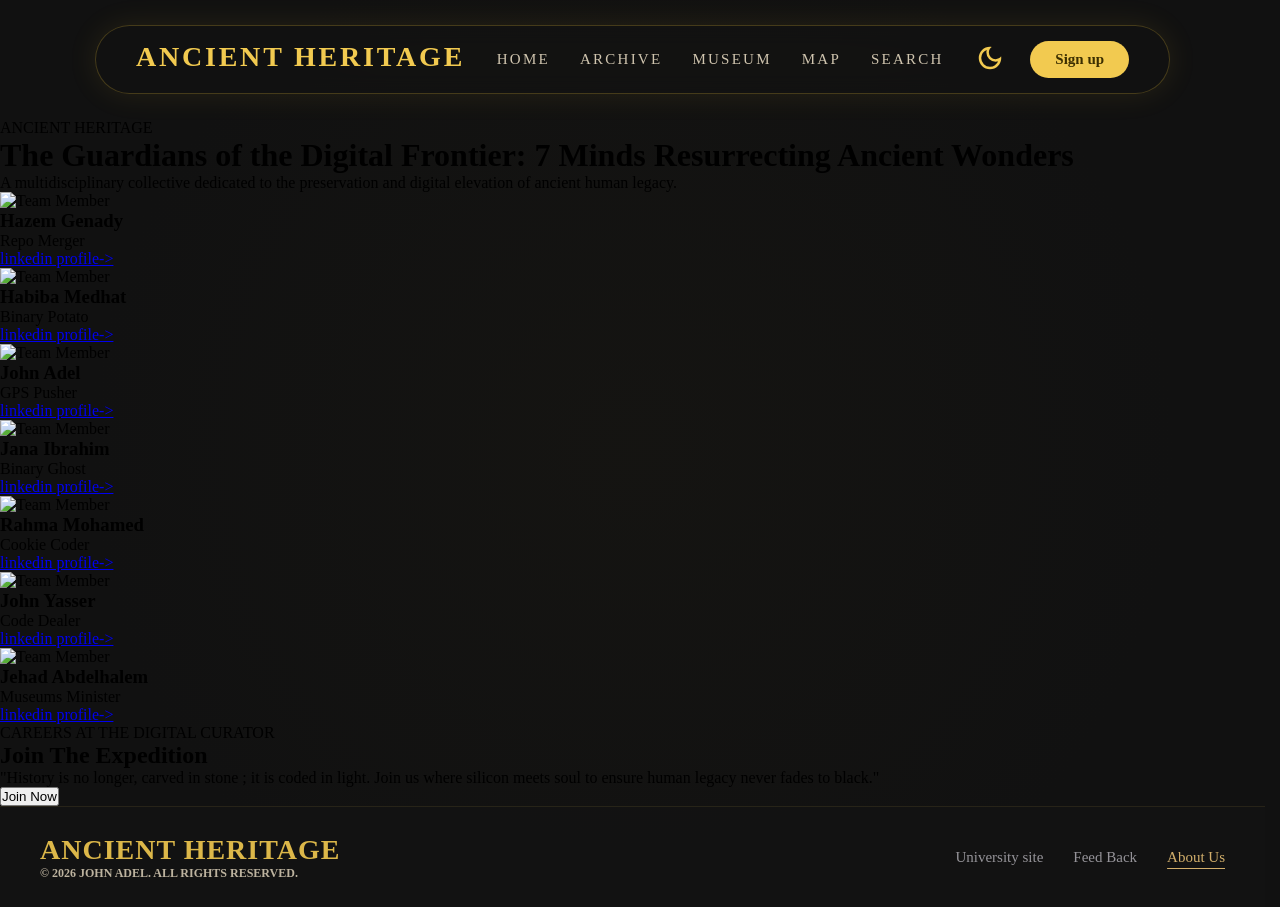
==== pages/about.html @ b982fc63 "profile => finished!!!!!!" ====
<!DOCTYPE html>
<html>

<head>
    <meta charset="UTF-8">
    <meta name="viewport" content="width=device-width, initial-scale=1.0">
    <title>Ancient Heritage | About Us</title>
    <link rel="stylesheet" href="../css/about.css">
    <link rel="stylesheet" href="../css/main.css">
</head>

<body>
    <div id="nav-bar">
        <nav>
            <div id="nav-text">
                ANCIENT HERITAGE
            </div>
            <div id="nav-links">
                <a href="../index.html">Home</a>
                <a href="archive.html">Archive</a>
                <a href="museums.html">Museum</a>
                <a href="map.html">Map</a>
                <a href="search.html">Search</a>
            </div>
            <div id="sign">
                <div id="mode-btn" onclick="changeMod(); aboutMod();">
                    <svg viewBox="0 -960 960 960">
                        <path
                            d="M480-120q-150 0-255-105T120-480q0-150 105-255t255-105q14 0 27.5 1t26.5 3q-41 29-65.5 75.5T444-660q0 90 63 153t153 63q55 0 101-24.5t75-65.5q2 13 3 26.5t1 27.5q0 150-105 255T480-120Zm0-80q88 0 158-48.5T740-375q-20 5-40 8t-40 3q-123 0-209.5-86.5T364-660q0-20 3-40t8-40q-78 32-126.5 102T200-480q0 116 82 198t198 82Zm-10-270Z" />
                    </svg>
                </div>
                <a id="sign-btn" href="sign-up.html">Sign up</a>
                <a id="icon" href="profile.html">
                    <svg viewBox="0 -960 960 960">
                        <path
                            d="M234-276q51-39 114-61.5T480-360q69 0 132 22.5T726-276q35-41 54.5-93T800-480q0-133-93.5-226.5T480-800q-133 0-226.5 93.5T160-480q0 59 19.5 111t54.5 93Zm146.5-204.5Q340-521 340-580t40.5-99.5Q421-720 480-720t99.5 40.5Q620-639 620-580t-40.5 99.5Q539-440 480-440t-99.5-40.5ZM480-80q-83 0-156-31.5T197-197q-54-54-85.5-127T80-480q0-83 31.5-156T197-763q54-54 127-85.5T480-880q83 0 156 31.5T763-763q54 54 85.5 127T880-480q0 83-31.5 156T763-197q-54 54-127 85.5T480-80Z" />
                    </svg>
                </a>
            </div>
        </nav>
    </div>

    <main class=" present-team">
        <div class="shadow"></div>
        
        <header class="header">
            <p class="subtitle">ANCIENT HERITAGE</p>
            <div class="header-text">
                <h1 class="title">The Guardians of the Digital Frontier: 7 Minds <span class="highlight">Resurrecting
                        Ancient Wonders</span></h1>
                <p class="description">A multidisciplinary collective dedicated to the preservation and
                    digital elevation of ancient human legacy.</p>
            </div>
        </header>
        <div class="team-grid">
            <div class="team-cards item1">
                <div class="image-card">
                    <img src="../assets/images/teamph/Hazemph.jpg" alt="Team Member" draggable="false">
                </div>
                <h3>Hazem Genady</h3>
                <p class="work">Repo Merger</p>
                <a href="https://www.linkedin.com/in/hazem-genady-a53109385?utm_source=share&utm_campaign=share_via&utm_content=profile&utm_medium=android_app"
                    class="team-link" target="_blank">linkedin profile<span>-></span></a>
            </div>
            <div class="team-cards item1">
                <div class="image-card">
                    <img src="../assets/images/teamph/Habibaph.jpg" alt="Team Member" draggable="false">
                </div>
                <h3>Habiba Medhat</h3>
                <p class="work">Binary Potato</p>
                <a href="https://www.linkedin.com/in/habiba-medhat-086847386?utm_source=share&utm_campaign=share_via&utm_content=profile&utm_medium=android_app"
                    class="team-link" target="_blank">linkedin profile<span>-></span></a>
            </div>
            <div class="team-cards item1">
                <div class="image-card">
                    <img src="../assets/images/teamph/Johnadelph.jpg" alt="Team Member" draggable="false">
                </div>
                <h3>John Adel</h3>
                <p class="work">GPS Pusher</p>
                <a href="https://www.linkedin.com/in/john-adel15?utm_source=share_via&utm_content=profile&utm_medium=member_android"
                    class="team-link" target="_blank">linkedin profile<span>-></span></a>
            </div>
            <div class="team-cards item1">
                <div class="image-card">
                    <img src="../assets/images/teamph/Janaph.jpg" alt="Team Member" draggable="false">
                </div>
                <h3>Jana Ibrahim</h3>
                <p class="work">Binary Ghost</p>
                <a href="https://www.linkedin.com/in/jana-ibrahim-9664b5386?utm_source=share_via&utm_content=profile&utm_medium=member_android"
                    class="team-link" target="_blank">linkedin profile<span>-></span></a>
            </div>
            <div class="team-cards item2">
                <div class="image-card">
                    <img src="../assets/images/teamph/Rahmaph.jpg" alt="Team Member" draggable="false">
                </div>
                <h3>Rahma Mohamed</h3>
                <p class="work">Cookie Coder</p>
                <a href="https://www.linkedin.com/in/rahma-mohamed-418846290?utm_source=share_via&utm_content=profile&utm_medium=member_android"
                    class="team-link" target="_blank">linkedin profile<span>-></span></a>
            </div>
            <div class="team-cards item2">
                <div class="image-card">
                    <img src="../assets/images/teamph/Johnyasserph.jpg" alt="Team Member" draggable="false">
                </div>
                <h3>John Yasser</h3>
                <p class="work">Code Dealer</p>
                <a href="https://www.linkedin.com/in/john-yasser-37b51a401?utm_source=share_via&utm_content=profile&utm_medium=member_android"
                    class="team-link" target="_blank">linkedin profile<span>-></span></a>
            </div>
            <div class="team-cards item2">
                <div class="image-card">
                    <img src="../assets/images/teamph/Jehadph.jpg" alt="Team Member" draggable="false">
                </div>
                <h3>Jehad Abdelhalem</h3>
                <p class="work">Museums Minister</p>
                <a href="https://www.linkedin.com/in/jehad-abdelhalem-7626533a9?utm_source=share_via&utm_content=profile&utm_medium=member_android"
                    class="team-link" target="_blank">linkedin profile<span>-></span></a>
            </div>
        </div>
    </main>

    <section class="join-us">
        <div class="box">
            <p class="subtitle">CAREERS AT THE DIGITAL CURATOR</p>
            <h2>Join The Expedition</h2>
            <p class="description-text">"History is no longer,<span class="highlight"> carved in
                    stone</span> ; it
                is coded in light. Join us where <span class="highlight"> silicon meets soul</span> to
                ensure human
                legacy never fades to black."</p>
            <a href="../index.html"><button class="join-btn">Join Now</button></a>

        </div>
    </section>
    <footer id="footer">
        <div id="copy-right">
            <h5>
                ANCIENT HERITAGE
            </h5>
            <p>
                &copy; 2026 JOHN ADEL. All Rights Reserved.
            </p>
        </div>
        <div id="footer-links">
            <a href="https://www.capu.edu.eg/index.php/ar/" target="_blank">University site</a>
            <a href="feedback.html">Feed Back</a>
            <a href="about.html" class="active">About Us</a>
        </div>
    </footer>
    <script src="../js/about.js"></script>
    <script src="../js/main.js"></script>

</body>

</html>
---- css/main.css ----
@font-face {
    font-family: 'Playfair Display';
    src: url('../assets/Fonts/PlayfairDisplay-VariableFont_wght.ttf') format('truetype-variations');
    font-weight: 400 900;
    font-style: normal;
}

@font-face {
    font-family: 'Playfair Display';
    src: url('../assets/Fonts/PlayfairDisplay-Italic-VariableFont_wght.ttf') format('truetype-variations');
    font-weight: 400 900;
    font-style: italic;
}

@font-face {
    font-family: 'Montserrat';
    src: url('../assets/Fonts/Montserrat-VariableFont_wght.ttf') format('truetype-variations');
    font-weight: 100 900;
    font-style: normal;
}

@font-face {
    font-family: 'Montserrat';
    src: url('../assets/Fonts/Montserrat-Italic-VariableFont_wght.ttf') format('truetype-variations');
    font-weight: 100 900;
    font-style: italic;
}

html, body {
    scroll-behavior: smooth;
    scrollbar-gutter: stable;
}

* {
    margin: 0;
    padding: 0;
    box-sizing: border-box;
    user-select: none;
}

::selection {
    background-color: #c59f59c5;
    color: #4e3700;
}

main {
    flex: 1;
}

body {
    display: flex;
    flex-direction: column;
    min-height: 100vh;
    overflow-x: hidden;
    background: radial-gradient(circle at center,
            rgba(212, 175, 55, 0.02) 0%,
            rgba(17, 17, 17, 1) 70%);
    background-color: #111111;
    transition: 0.3s;
    background-attachment: fixed;
}

#mode-btn {
    svg {
        width: 30px;
        height: 30px;
        fill: #F2CA50;
        cursor: pointer;
        transition: 0.5s;
    }

    svg:hover {
        transform: rotate(10deg);
    }
}

#nav-bar {
    position: sticky;
    top: 0;
    width: 100%;
    display: flex;
    justify-content: center;
    align-items: center;
    z-index: 100;
    user-select: none;
}

#nav-bar nav {
    background-color: #1313138d;
    backdrop-filter: blur(10px);
    -webkit-backdrop-filter: blur(20px);
    border-radius: 100px;
    width: 85%;
    margin: 25px;
    padding: 15px 40px;
    border: 0.5px solid #d4af3744;
    box-shadow: 0 0 30px #d4af371c;
    display: flex;
    justify-content: space-between;
}

#nav-text {
    font-family: 'Playfair Display';
    font-style: normal;
    font-size: 28px;
    font-weight: 700;
    text-transform: uppercase;
    letter-spacing: 0.1em;
    color: #F2CA50;
}

#nav-links {
    display: flex;
    gap: 30px;
    align-items: center;
}

#nav-links a {
    font-family: "Montserrat";
    font-style: normal;
    font-weight: 400;
    text-decoration: none;
    text-transform: uppercase;
    color: #D0C5AF;
    font-size: 15px;
    transition: 0.4s;
    letter-spacing: 0.15em;
}

#nav-bar a:hover {
    color: #e7c075;
}

#nav-links a.active {
    color: #F2CA50;
    text-decoration: underline;
    text-underline-offset: 6px;
}

#sign {
    display: flex;
    align-items: center;
    gap: 25px;

    #icon {
        fill: #F2CA50;
        width: 37px;
    }

    #log-out {
        fill: #F2CA50;
        width: 30px;
        cursor: pointer;
    }
}

#nav-bar #sign-btn {
    font-family: 'Montserrat';
    font-weight: 550;
    font-size: 15px;
    padding: 10px 25px;
    height: fit-content;
    background-color: #F2CA50;
    border-radius: 100px;
    color: #3C2F00;
    text-decoration: none;
    letter-spacing: normal;
    transition: 0.4s;
}

.icon {
    display: none;
    color: #e7c075;
    font-size: 40px;
    transition: 0.4s;
}


#footer {
    user-select: none;
    display: flex;
    height: 50px;
    align-items: center;
    justify-content: space-between;
    border-top: 0.5px solid #2A2619;
    background-color: #131313;
    opacity: 0.9;
    padding: 50px 40px;
    transition: 0.4s;

    h5 {
        color: #F2CA50;
        font-family: 'Playfair Display';
        font-size: 28px;
        letter-spacing: 1px;
        font-style: normal;
    }

    p {
        font-family: 'Montserrat';
        font-style: normal;
        font-weight: 600;
        text-transform: uppercase;
        font-size: 12px;
        color: #D0C5AF;
    }
}

#footer-links {
    display: flex;
    gap: 30px;
    align-items: center;
    justify-content: flex-end;

    a {
        color: #a4a2a8;
        text-decoration: none;
        font-size: 15px;
        transition: 0.4s;
        letter-spacing: normal;
    }
}

#footer-links a:hover {
    color: #e7c075;
}

#footer-links a.active {
    color: #e7c075;
    text-decoration: underline;
    text-underline-offset: 6px;
}
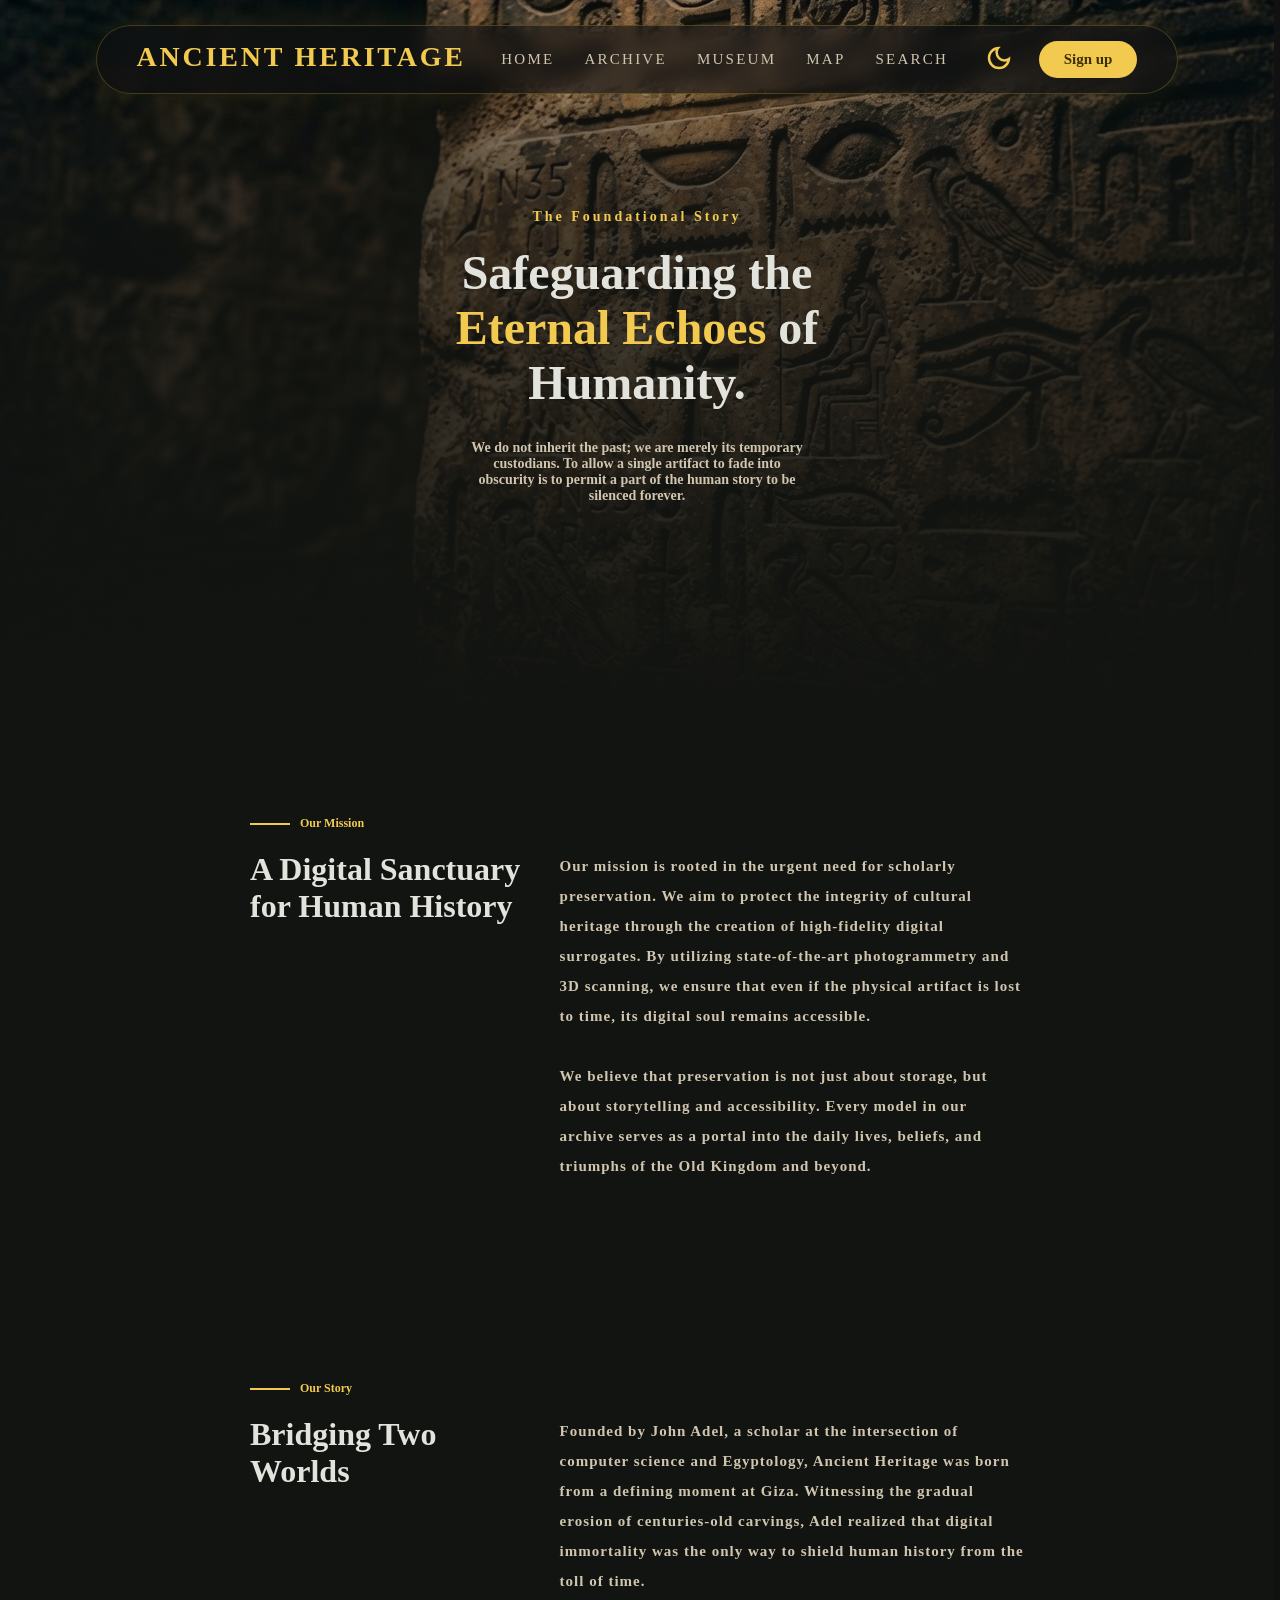
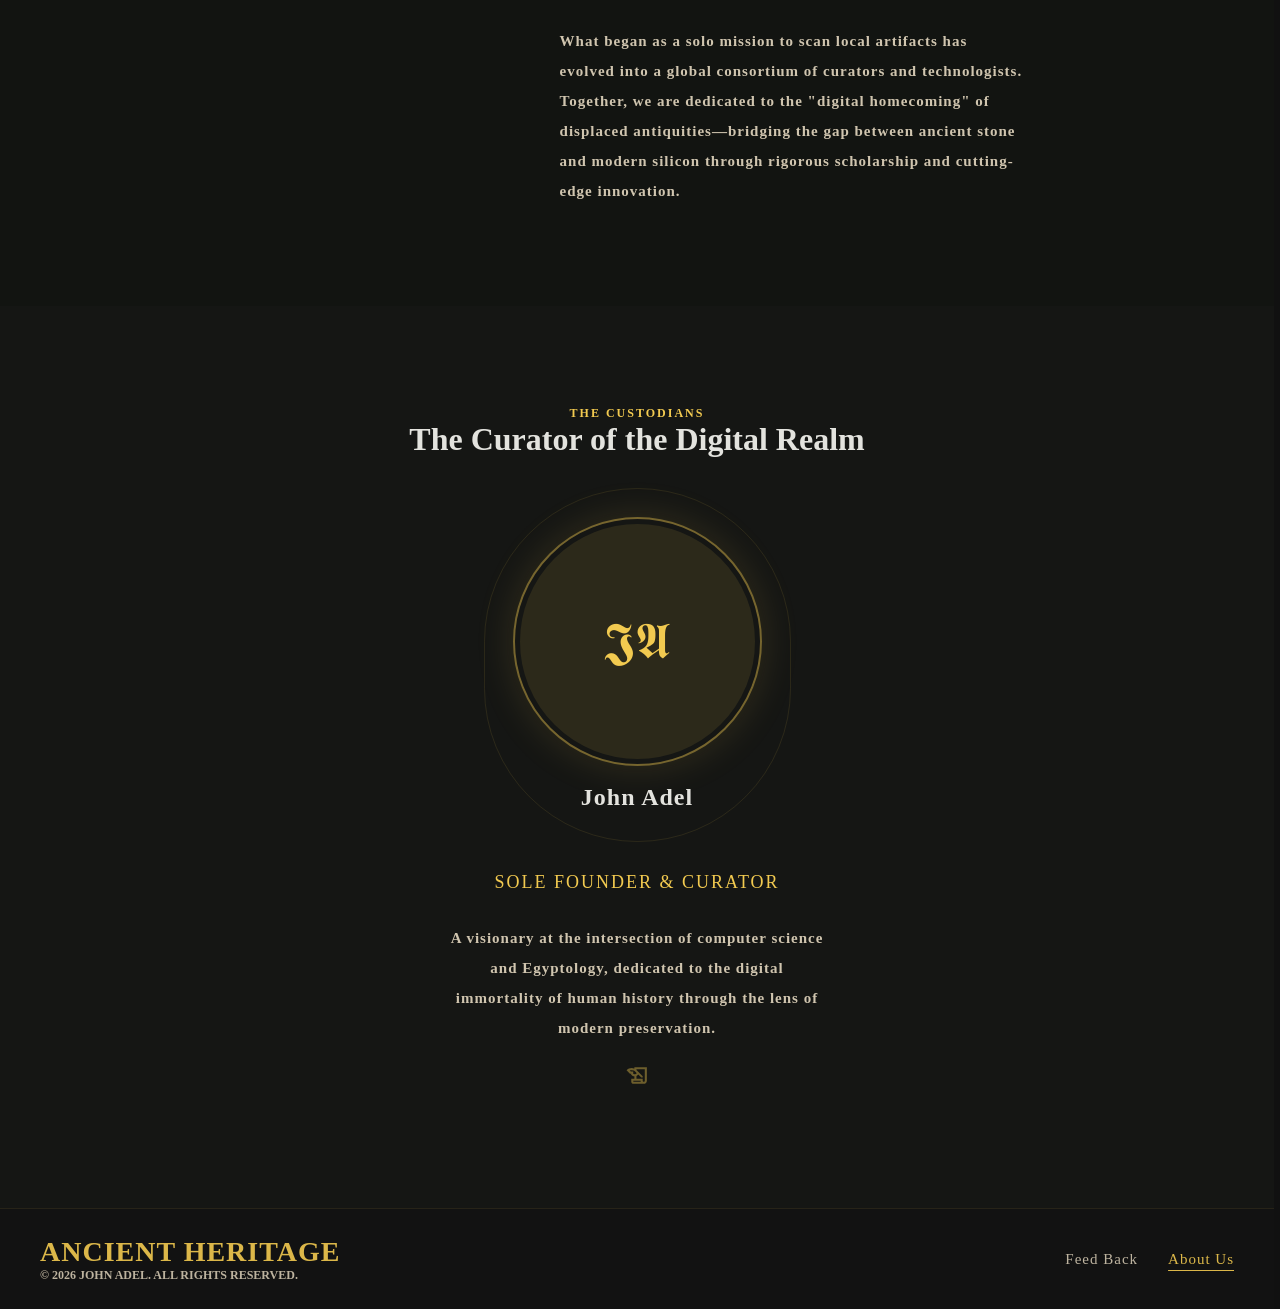
==== commit 26ed9826: "About us => finished!!!" ====
--- a/pages/about.html
+++ b/pages/about.html
@@ -40,98 +40,75 @@
         </nav>
     </div>
 
-    <main class=" present-team">
-        <div class="shadow"></div>
-        
-        <header class="header">
-            <p class="subtitle">ANCIENT HERITAGE</p>
-            <div class="header-text">
-                <h1 class="title">The Guardians of the Digital Frontier: 7 Minds <span class="highlight">Resurrecting
-                        Ancient Wonders</span></h1>
-                <p class="description">A multidisciplinary collective dedicated to the preservation and
-                    digital elevation of ancient human legacy.</p>
+    <main>
+        <section id="top">
+            <span>The Foundational Story</span>
+            <h1>
+                Safeguarding the
+                <strong>Eternal Echoes</strong> of Humanity.
+            </h1>
+            <p>We do not inherit the past; we are merely its temporary custodians. To allow a single artifact to fade
+                into obscurity is to permit a part of the human story to be silenced forever.</p>
+        </section>
+        <section class="mid">
+            <section>
+                <div></div>
+                Our Mission
+            </section>
+            <div>
+                <div class="left">A Digital Sanctuary for Human History</div>
+                <div class="right">Our mission is rooted in the urgent need for scholarly preservation. We aim to
+                    protect the integrity of cultural heritage through the creation of high-fidelity digital surrogates.
+                    By utilizing state-of-the-art photogrammetry and 3D scanning, we ensure that even if the physical
+                    artifact is lost to time, its digital soul remains accessible.
+                    <br>
+                    <br>
+                    We believe that preservation is not just about storage, but about storytelling and accessibility.
+                    Every model in our archive serves as a portal into the daily lives, beliefs, and triumphs of the Old
+                    Kingdom and beyond.
+                </div>
             </div>
-        </header>
-        <div class="team-grid">
-            <div class="team-cards item1">
-                <div class="image-card">
-                    <img src="../assets/images/teamph/Hazemph.jpg" alt="Team Member" draggable="false">
+        </section>
+        <section class="mid">
+            <section>
+                <div></div>
+                Our Story
+            </section>
+            <div>
+                <div class="left">Bridging Two Worlds</div>
+                <div class="right">Founded by John Adel, a scholar at the intersection of computer science and
+                    Egyptology, Ancient Heritage was born from a defining moment at Giza. Witnessing the gradual erosion
+                    of centuries-old carvings, Adel realized that digital immortality was the only way to shield human
+                    history from the toll of time.
+                    <br>
+                    <br>
+                    What began as a solo mission to scan local artifacts has evolved into a global consortium of
+                    curators and technologists. Together, we are dedicated to the "digital homecoming" of displaced
+                    antiquities—bridging the gap between ancient stone and modern silicon through rigorous scholarship
+                    and cutting-edge innovation.
                 </div>
-                <h3>Hazem Genady</h3>
-                <p class="work">Repo Merger</p>
-                <a href="https://www.linkedin.com/in/hazem-genady-a53109385?utm_source=share&utm_campaign=share_via&utm_content=profile&utm_medium=android_app"
-                    class="team-link" target="_blank">linkedin profile<span>-></span></a>
             </div>
-            <div class="team-cards item1">
-                <div class="image-card">
-                    <img src="../assets/images/teamph/Habibaph.jpg" alt="Team Member" draggable="false">
+        </section>
+        <section id="bottom">
+            <span>The Custodians</span>
+            <h2>The Curator of the Digital Realm</h2>
+            <section>
+                <div>
+                    𝕵𝕬
                 </div>
-                <h3>Habiba Medhat</h3>
-                <p class="work">Binary Potato</p>
-                <a href="https://www.linkedin.com/in/habiba-medhat-086847386?utm_source=share&utm_campaign=share_via&utm_content=profile&utm_medium=android_app"
-                    class="team-link" target="_blank">linkedin profile<span>-></span></a>
-            </div>
-            <div class="team-cards item1">
-                <div class="image-card">
-                    <img src="../assets/images/teamph/Johnadelph.jpg" alt="Team Member" draggable="false">
-                </div>
-                <h3>John Adel</h3>
-                <p class="work">GPS Pusher</p>
-                <a href="https://www.linkedin.com/in/john-adel15?utm_source=share_via&utm_content=profile&utm_medium=member_android"
-                    class="team-link" target="_blank">linkedin profile<span>-></span></a>
-            </div>
-            <div class="team-cards item1">
-                <div class="image-card">
-                    <img src="../assets/images/teamph/Janaph.jpg" alt="Team Member" draggable="false">
-                </div>
-                <h3>Jana Ibrahim</h3>
-                <p class="work">Binary Ghost</p>
-                <a href="https://www.linkedin.com/in/jana-ibrahim-9664b5386?utm_source=share_via&utm_content=profile&utm_medium=member_android"
-                    class="team-link" target="_blank">linkedin profile<span>-></span></a>
-            </div>
-            <div class="team-cards item2">
-                <div class="image-card">
-                    <img src="../assets/images/teamph/Rahmaph.jpg" alt="Team Member" draggable="false">
-                </div>
-                <h3>Rahma Mohamed</h3>
-                <p class="work">Cookie Coder</p>
-                <a href="https://www.linkedin.com/in/rahma-mohamed-418846290?utm_source=share_via&utm_content=profile&utm_medium=member_android"
-                    class="team-link" target="_blank">linkedin profile<span>-></span></a>
-            </div>
-            <div class="team-cards item2">
-                <div class="image-card">
-                    <img src="../assets/images/teamph/Johnyasserph.jpg" alt="Team Member" draggable="false">
-                </div>
-                <h3>John Yasser</h3>
-                <p class="work">Code Dealer</p>
-                <a href="https://www.linkedin.com/in/john-yasser-37b51a401?utm_source=share_via&utm_content=profile&utm_medium=member_android"
-                    class="team-link" target="_blank">linkedin profile<span>-></span></a>
-            </div>
-            <div class="team-cards item2">
-                <div class="image-card">
-                    <img src="../assets/images/teamph/Jehadph.jpg" alt="Team Member" draggable="false">
-                </div>
-                <h3>Jehad Abdelhalem</h3>
-                <p class="work">Museums Minister</p>
-                <a href="https://www.linkedin.com/in/jehad-abdelhalem-7626533a9?utm_source=share_via&utm_content=profile&utm_medium=member_android"
-                    class="team-link" target="_blank">linkedin profile<span>-></span></a>
-            </div>
-        </div>
+                <p>John Adel</p>
+            </section>
+            <h3>Sole Founder & Curator</h3>
+            <p>A visionary at the intersection of computer science and Egyptology, dedicated to the digital immortality
+                of human history through the lens of modern preservation.
+            </p>
+            <svg viewBox="0 -960 960 960">
+                <path
+                    d="M320-160q-33 0-56.5-23.5T240-240v-120h120v-90q-35-2-66.5-15.5T236-506v-44h-46L60-680q36-46 89-65t107-19q27 0 52.5 4t51.5 15v-55h480v520q0 50-35 85t-85 35H320Zm120-200h240v80q0 17 11.5 28.5T720-240q17 0 28.5-11.5T760-280v-440H440v24l240 240v56h-56L510-514l-8 8q-14 14-29.5 25T440-464v104ZM224-630h92v86q12 8 25 11t27 3q23 0 41.5-7t36.5-25l8-8-56-56q-29-29-65-43.5T256-684q-20 0-38 3t-36 9l42 42Zm376 350H320v40h286q-3-9-4.5-19t-1.5-21Zm-280 40v-40 40Z" />
+            </svg>
+        </section>
     </main>
 
-    <section class="join-us">
-        <div class="box">
-            <p class="subtitle">CAREERS AT THE DIGITAL CURATOR</p>
-            <h2>Join The Expedition</h2>
-            <p class="description-text">"History is no longer,<span class="highlight"> carved in
-                    stone</span> ; it
-                is coded in light. Join us where <span class="highlight"> silicon meets soul</span> to
-                ensure human
-                legacy never fades to black."</p>
-            <a href="../index.html"><button class="join-btn">Join Now</button></a>
-
-        </div>
-    </section>
     <footer id="footer">
         <div id="copy-right">
             <h5>
@@ -142,7 +119,6 @@
             </p>
         </div>
         <div id="footer-links">
-            <a href="https://www.capu.edu.eg/index.php/ar/" target="_blank">University site</a>
             <a href="feedback.html">Feed Back</a>
             <a href="about.html" class="active">About Us</a>
         </div>
--- a/css/about.css
+++ b/css/about.css
@@ -0,0 +1,209 @@
+main {
+    >section {
+        display: flex;
+        justify-content: center;
+        align-items: center;
+    }
+}
+
+#top {
+    flex-direction: column;
+    height: 80dvh;
+    margin-top: -122.6px;
+    padding: 0 400px;
+    text-align: center;
+    background-image:
+        linear-gradient(to top, #121411 0%, #121411b3 70%, #12141100 100%),
+        url(../assets/images/about.jpg);
+
+    span {
+        color: #f2ca50;
+        font-family: 'Montserrat';
+        font-size: 14px;
+        font-weight: 600;
+        letter-spacing: 3px;
+        margin-bottom: 20px;
+    }
+
+    h1 {
+        font-family: 'Playfair Display';
+        font-size: 48px;
+        font-weight: 700;
+        color: #e3e3de;
+
+        strong {
+            color: #f2ca50;
+        }
+    }
+
+    p {
+        width: 70%;
+        font-family: 'Montserrat';
+        font-size: 14px;
+        font-weight: 600;
+        color: #d0c5af;
+        margin-top: 30px;
+    }
+}
+
+.mid {
+    background-color: #121411;
+    display: flex;
+    flex-direction: column;
+    align-items: start;
+    margin: auto;
+    gap: 20px;
+    padding: 100px 250px;
+
+    section {
+        display: flex;
+        align-items: center;
+        justify-content: start;
+        color: #f2ca50;
+        font-family: 'Montserrat';
+        font-size: 12px;
+        font-weight: 600;
+        gap: 10px;
+
+        div {
+            border: 0.5px solid #f2ca50;
+            width: 40px;
+            height: 0;
+        }
+    }
+
+    div {
+        display: flex;
+        justify-content: space-between;
+
+        .left {
+            width: 35%;
+            color: #e3e3de;
+            font-family: 'Playfair Display';
+            font-size: 32px;
+            font-weight: 600;
+        }
+
+        .right {
+            width: 60%;
+            line-height: 30px;
+            letter-spacing: 1px;
+            color: #d0c5af;
+            font-family: 'Montserrat';
+            font-size: 15px;
+            font-weight: 600;
+        }
+    }
+}
+
+#bottom {
+    display: flex;
+    flex-direction: column;
+    justify-content: center;
+    align-items: center;
+    text-align: center;
+    background-color: #151614;
+    padding: 100px 0;
+
+    span {
+        color: #f2ca50;
+        font-family: 'Montserrat';
+        font-size: 12px;
+        font-weight: 600;
+        letter-spacing: 2px;
+        text-transform: uppercase;
+    }
+
+    h2 {
+        color: #e3e3de;
+        font-family: 'Playfair Display';
+        font-size: 32px;
+        font-weight: 600;
+    }
+
+    section {
+        border-radius: 500px;
+        border: 1px solid #f2ca501a;
+        padding: 30px;
+        margin-top: 30px;
+        animation: border 1s infinite alternate ease-in-out;
+
+        p {
+            color: #e3e3de;
+            font-family: 'Playfair Display';
+            font-size: 24px;
+            font-weight: 600;
+            letter-spacing: 1px;
+            margin-top: 20px;
+        }
+
+        div {
+            display: flex;
+            align-items: center;
+            justify-content: center;
+            color: #f2ca50;
+            background-color: #f2ca501a;
+            font-size: 50px;
+            border-radius: 500px;
+            width: 245px;
+            height: 245px;
+            border: 5px solid #151614;
+            outline: 2px solid #f2ca5066;
+            box-shadow: #f2ca5026 0px 0px 40px 0px;
+            transition: 0.6s;
+        }
+
+    }
+
+    section:hover {
+        div {
+            outline-color: #f2c950b3;
+            font-size: 55px;
+        }
+    }
+
+    h3 {
+        color: #f2ca50;
+        font-family: 'Montserrat';
+        font-size: 18px;
+        font-weight: 400;
+        letter-spacing: 2px;
+        text-transform: uppercase;
+        margin: 30px 0;
+    }
+
+    >p {
+        width: 30%;
+        line-height: 30px;
+        letter-spacing: 1px;
+        color: #d0c5af;
+        font-family: 'Montserrat';
+        font-size: 15px;
+        font-weight: 600;
+    }
+
+    svg {
+        width: 25px;
+        height: 25px;
+        fill: #f2ca5066;
+        margin: 20px 0;
+    }
+}
+
+@keyframes border {
+    0% {
+        border-color: rgba(242, 202, 80, 0.1);
+    }
+
+    33% {
+        border-color: rgba(242, 202, 80, 0.121);
+    }
+
+    66% {
+        border-color: rgba(242, 202, 80, 0.186);
+    }
+
+    100% {
+        border-color: rgba(242, 202, 80, 0.208);
+    }
+}
--- a/css/main.css
+++ b/css/main.css
@@ -43,6 +43,23 @@
     color: #4e3700;
 }
 
+::-webkit-scrollbar {
+    width: 6px
+}
+
+::-webkit-scrollbar-track {
+    background: #111111;
+}
+
+::-webkit-scrollbar-thumb {
+    background: #E5A93C;
+    height: 25%;
+}
+
+::-webkit-scrollbar-thumb:hover {
+    background: #FFC453; 
+}
+
 main {
     flex: 1;
 }
@@ -53,8 +70,8 @@
     min-height: 100vh;
     overflow-x: hidden;
     background: radial-gradient(circle at center,
-            rgba(212, 175, 55, 0.02) 0%,
-            rgba(17, 17, 17, 1) 70%);
+            #d4af3705 0%,
+            #111111 70%);
     background-color: #111111;
     transition: 0.3s;
     background-attachment: fixed;
@@ -168,14 +185,6 @@
     transition: 0.4s;
 }
 
-.icon {
-    display: none;
-    color: #e7c075;
-    font-size: 40px;
-    transition: 0.4s;
-}
-
-
 #footer {
     user-select: none;
     display: flex;
@@ -211,13 +220,14 @@
     gap: 30px;
     align-items: center;
     justify-content: flex-end;
-
+    
     a {
-        color: #a4a2a8;
+        color: #D0C5AF;
         text-decoration: none;
+        font-family: 'Montserrat';
         font-size: 15px;
         transition: 0.4s;
-        letter-spacing: normal;
+        letter-spacing: 1px;
     }
 }
 
@@ -226,7 +236,7 @@
 }
 
 #footer-links a.active {
-    color: #e7c075;
+    color: #F2CA50;
     text-decoration: underline;
     text-underline-offset: 6px;
 }
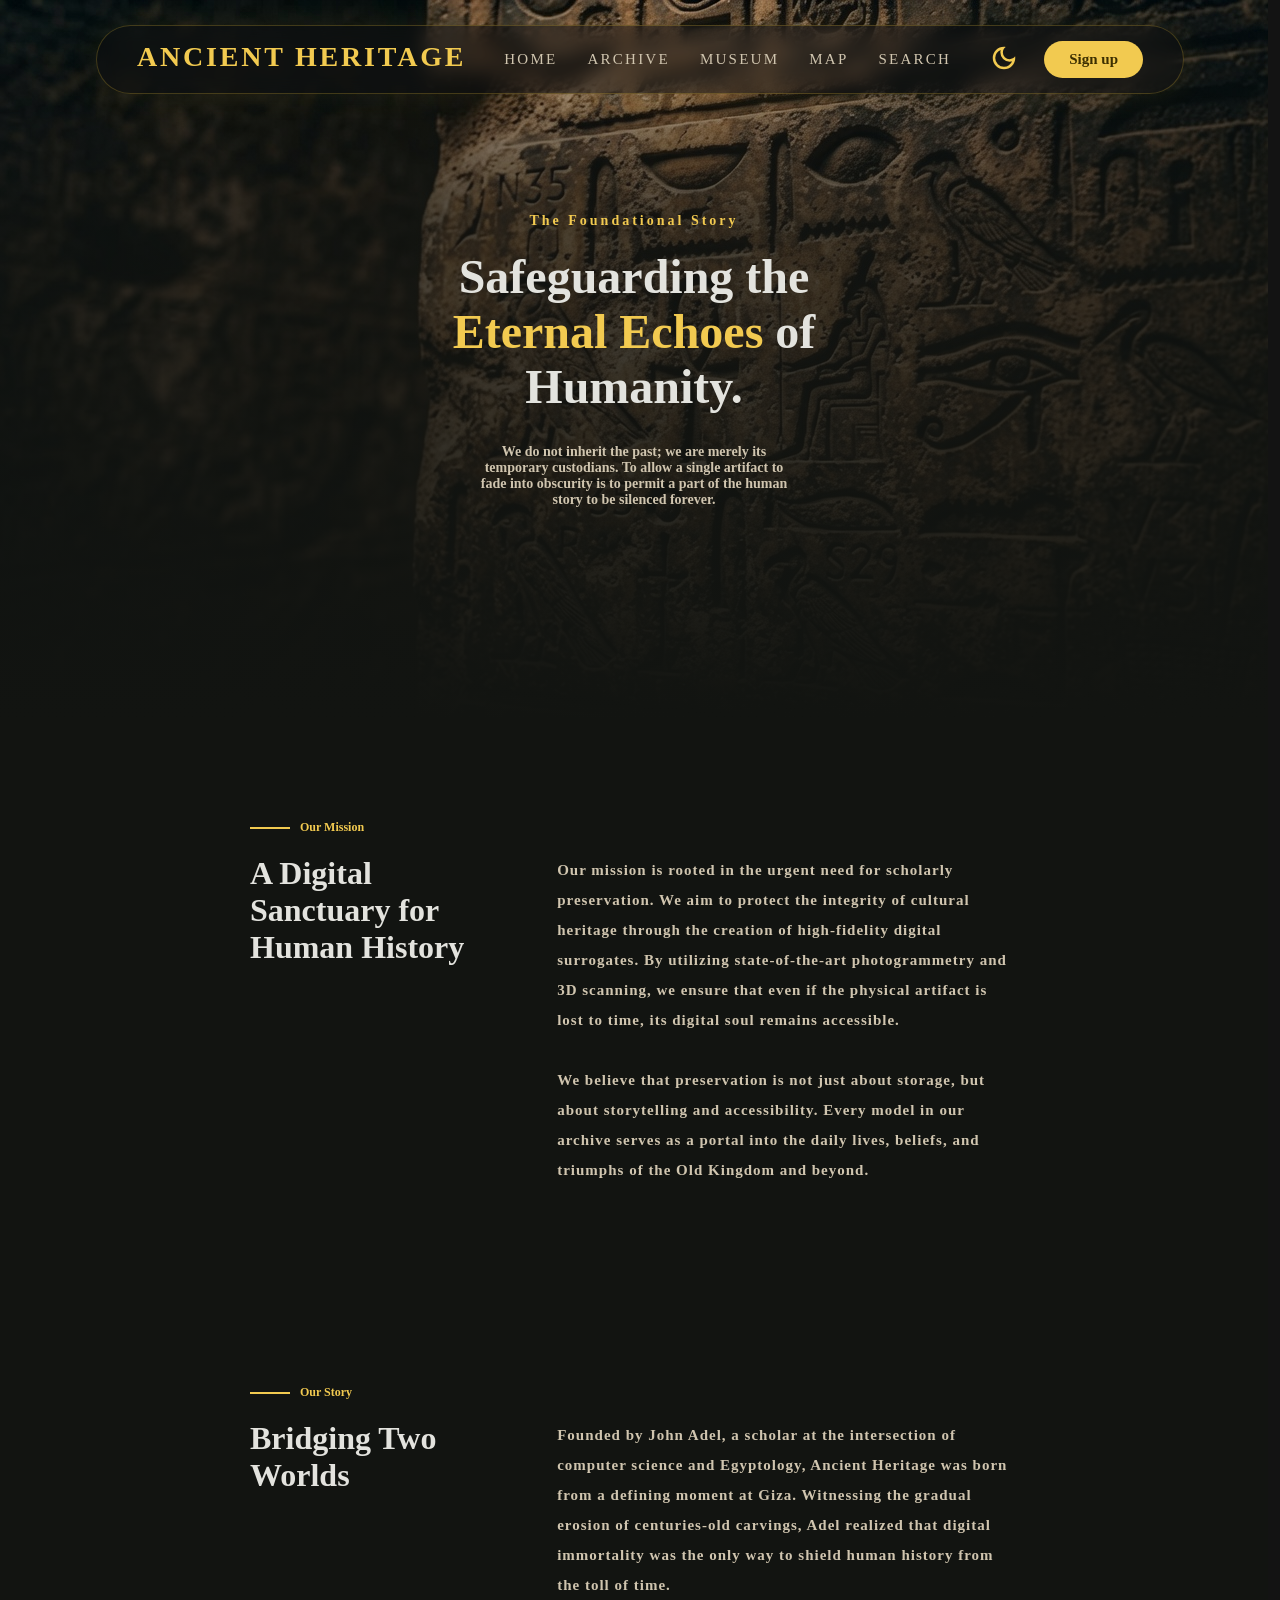
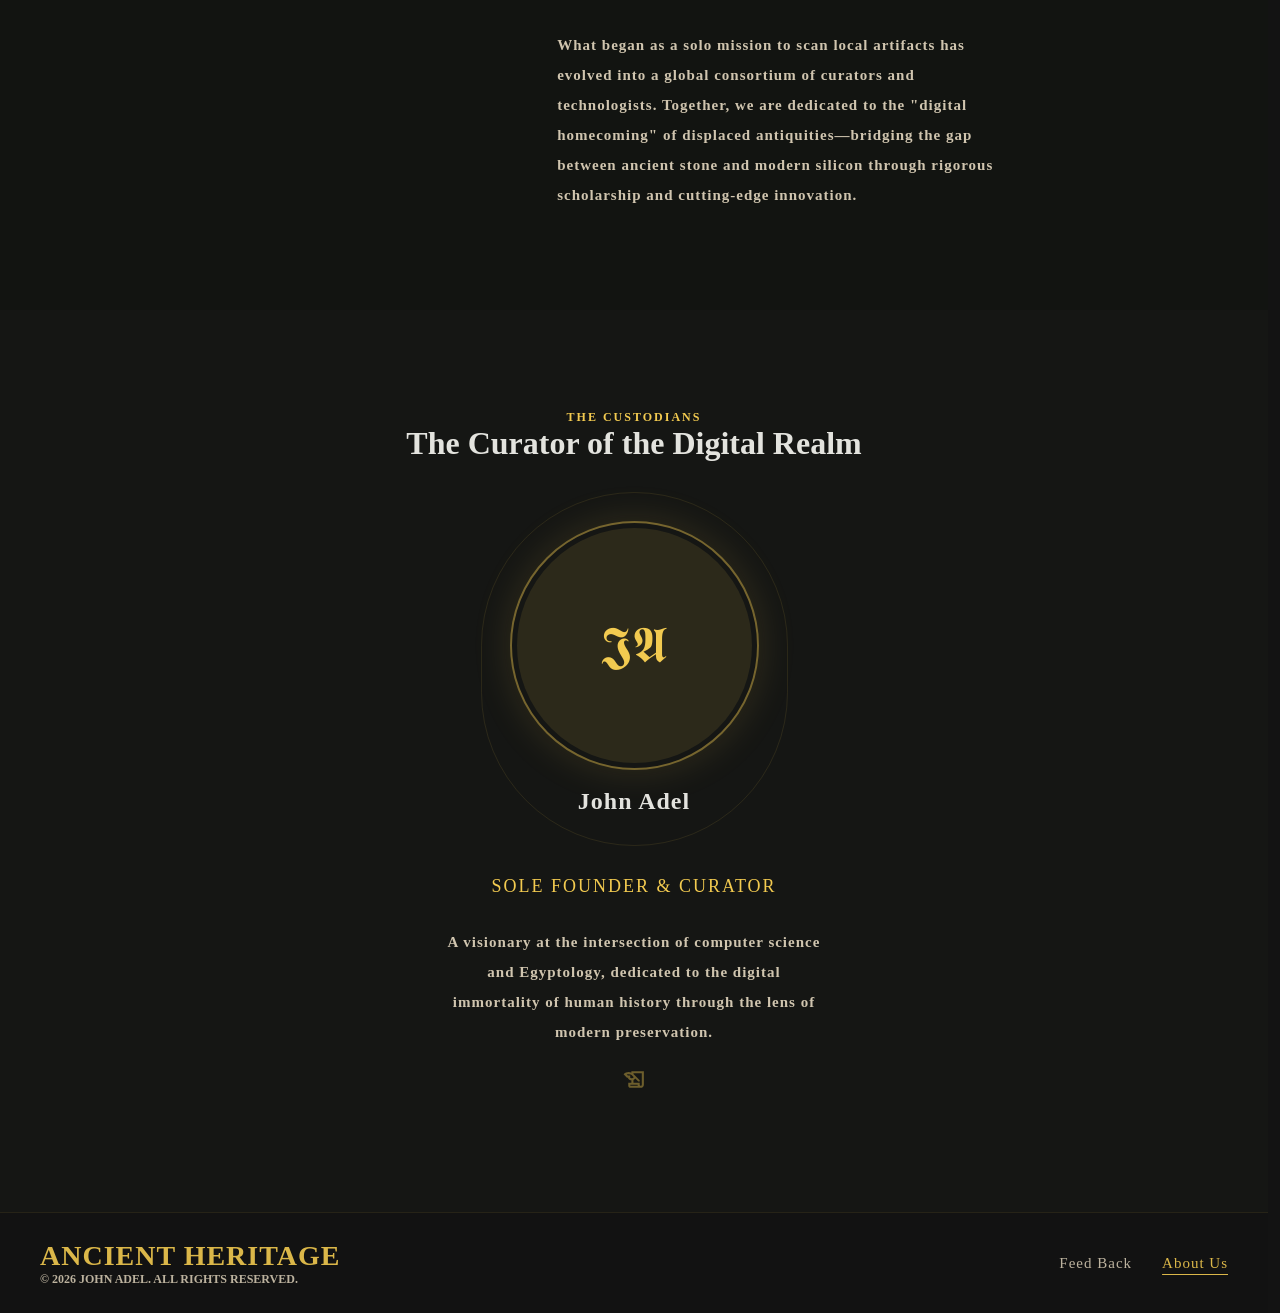
==== commit 34ec9c89: "done" ====
--- a/pages/about.html
+++ b/pages/about.html
@@ -12,9 +12,7 @@
 <body>
     <div id="nav-bar">
         <nav>
-            <div id="nav-text">
-                ANCIENT HERITAGE
-            </div>
+            <div id="nav-text">ANCIENT HERITAGE</div>
             <div id="nav-links">
                 <a href="../index.html">Home</a>
                 <a href="archive.html">Archive</a>
@@ -111,12 +109,8 @@
 
     <footer id="footer">
         <div id="copy-right">
-            <h5>
-                ANCIENT HERITAGE
-            </h5>
-            <p>
-                &copy; 2026 JOHN ADEL. All Rights Reserved.
-            </p>
+            <h5>ANCIENT HERITAGE</h5>
+            <p>&copy; 2026 JOHN ADEL. All Rights Reserved.</p>
         </div>
         <div id="footer-links">
             <a href="feedback.html">Feed Back</a>
--- a/css/main.css
+++ b/css/main.css
@@ -29,6 +29,8 @@
 html, body {
     scroll-behavior: smooth;
     scrollbar-gutter: stable;
+    overflow-x: hidden;
+    min-height: 100dvh;
 }
 
 * {
@@ -57,24 +59,35 @@
 }
 
 ::-webkit-scrollbar-thumb:hover {
-    background: #FFC453; 
+    background: #FFC453;
 }
 
 main {
     flex: 1;
+    margin-top: 122.6px;
 }
 
 body {
+    position: relative;
     display: flex;
     flex-direction: column;
-    min-height: 100vh;
-    overflow-x: hidden;
-    background: radial-gradient(circle at center,
-            #d4af3705 0%,
-            #111111 70%);
-    background-color: #111111;
-    transition: 0.3s;
-    background-attachment: fixed;
+    background-color: #131313;
+}
+
+body::before {
+    content: '';
+    position: fixed;
+    top: 50%;
+    left: 50%;
+    transform: translate(-50%, -50%);
+    width: 40vmin;
+    height: 40vmin;
+    background-color: #e9c17633;
+    border-radius: 50%;
+    opacity: 0.1;
+    box-shadow: 0 0 100px 200px #e9c17633;
+    pointer-events: none;
+    z-index: -1;
 }
 
 #mode-btn {
@@ -92,8 +105,7 @@
 }
 
 #nav-bar {
-    position: sticky;
-    top: 0;
+    position: fixed;
     width: 100%;
     display: flex;
     justify-content: center;
@@ -103,7 +115,7 @@
 }
 
 #nav-bar nav {
-    background-color: #1313138d;
+    background-color: #12121266;
     backdrop-filter: blur(10px);
     -webkit-backdrop-filter: blur(20px);
     border-radius: 100px;
@@ -220,7 +232,7 @@
     gap: 30px;
     align-items: center;
     justify-content: flex-end;
-    
+
     a {
         color: #D0C5AF;
         text-decoration: none;
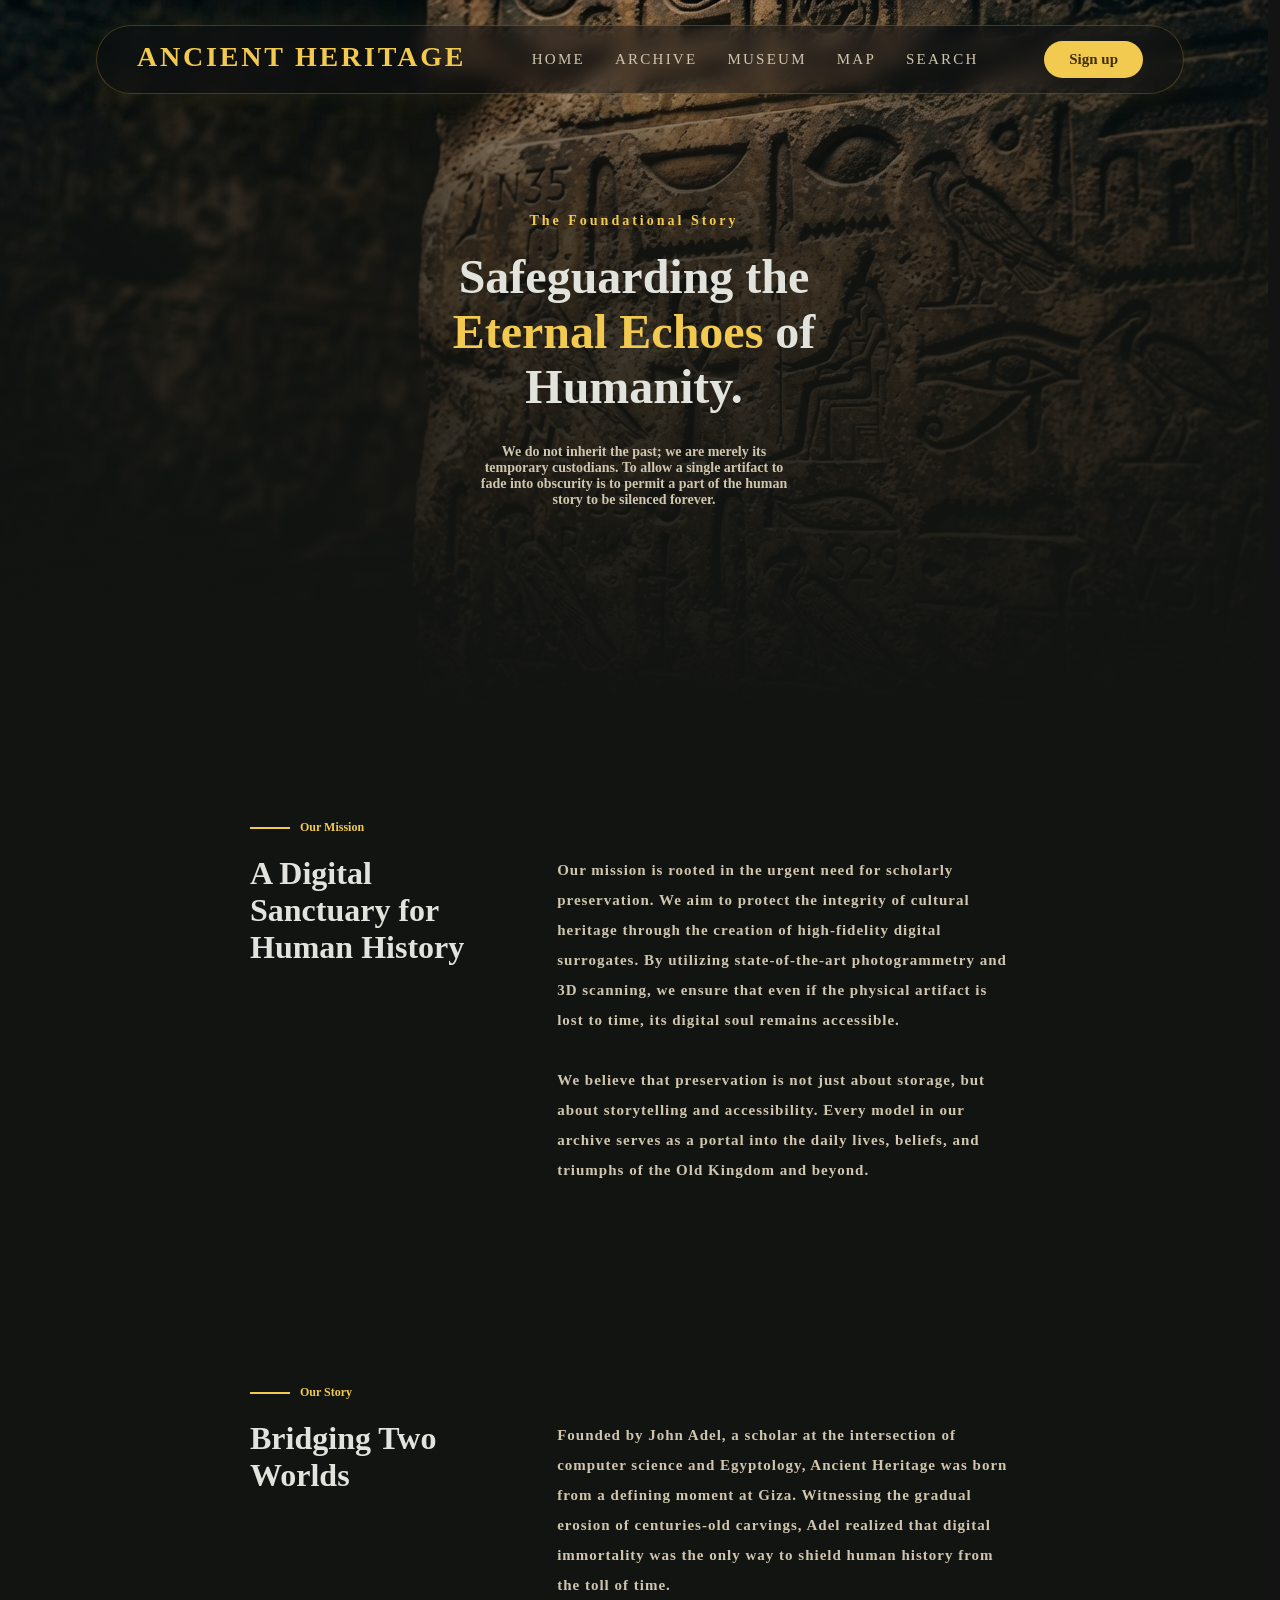
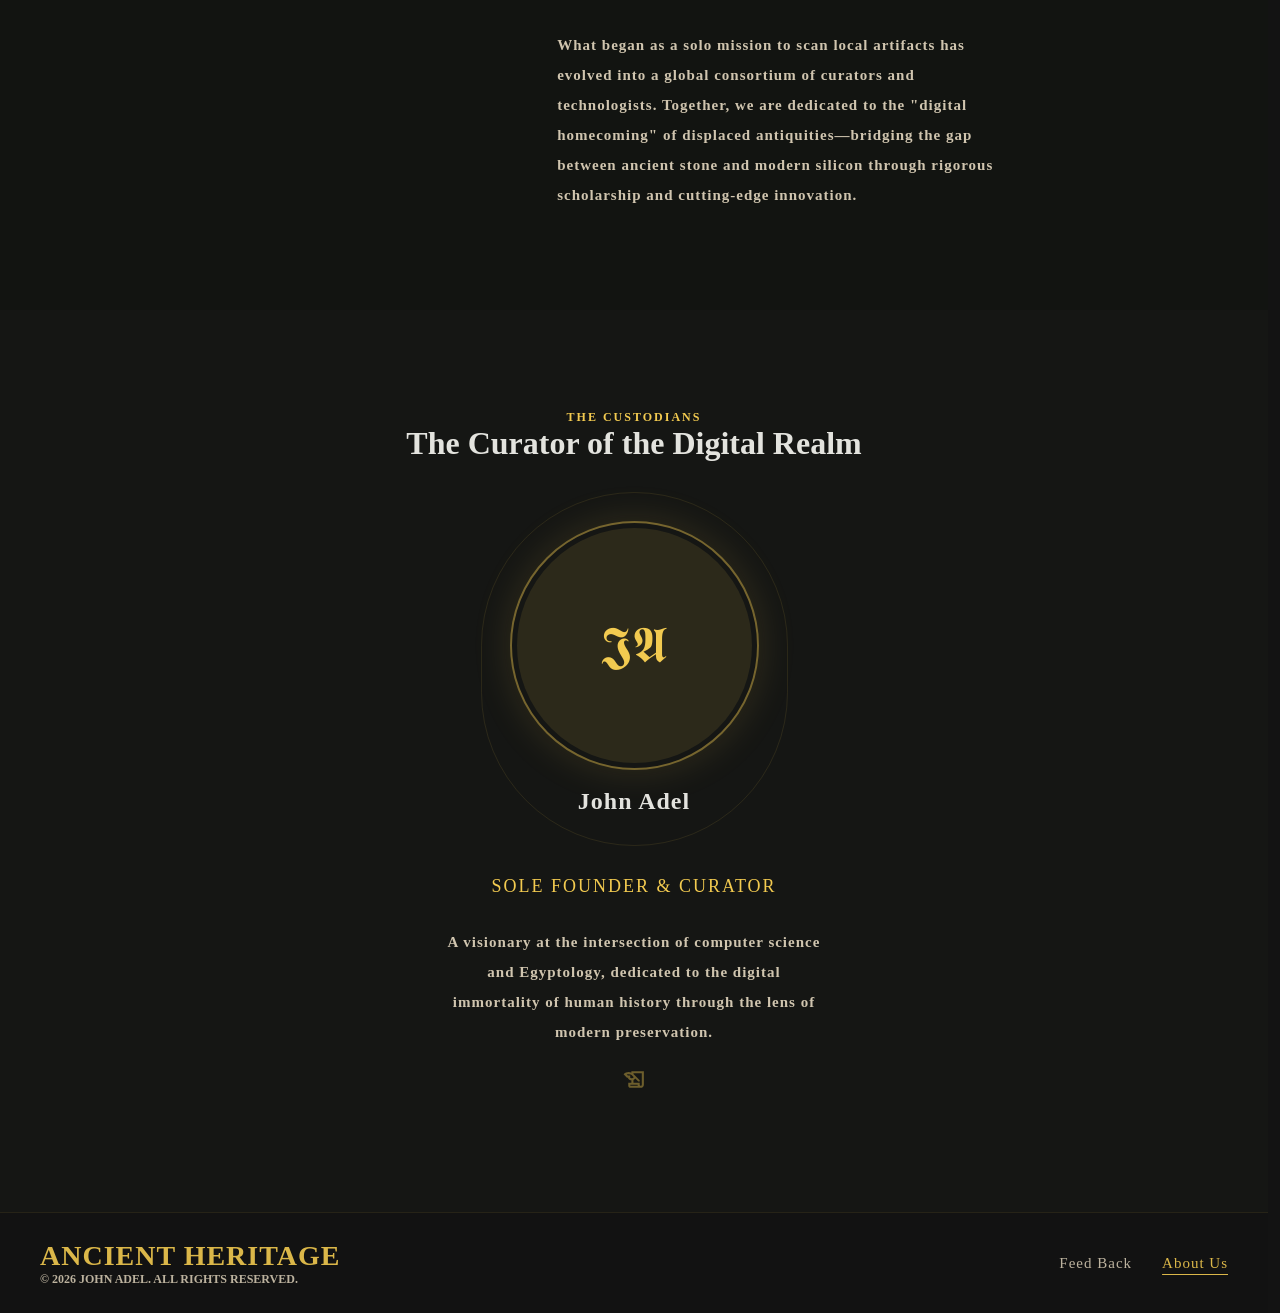
==== commit 4abe185e: ".." ====
--- a/pages/about.html
+++ b/pages/about.html
@@ -21,12 +21,6 @@
                 <a href="search.html">Search</a>
             </div>
             <div id="sign">
-                <div id="mode-btn" onclick="changeMod(); aboutMod();">
-                    <svg viewBox="0 -960 960 960">
-                        <path
-                            d="M480-120q-150 0-255-105T120-480q0-150 105-255t255-105q14 0 27.5 1t26.5 3q-41 29-65.5 75.5T444-660q0 90 63 153t153 63q55 0 101-24.5t75-65.5q2 13 3 26.5t1 27.5q0 150-105 255T480-120Zm0-80q88 0 158-48.5T740-375q-20 5-40 8t-40 3q-123 0-209.5-86.5T364-660q0-20 3-40t8-40q-78 32-126.5 102T200-480q0 116 82 198t198 82Zm-10-270Z" />
-                    </svg>
-                </div>
                 <a id="sign-btn" href="sign-up.html">Sign up</a>
                 <a id="icon" href="profile.html">
                     <svg viewBox="0 -960 960 960">
--- a/css/about.css
+++ b/css/about.css
@@ -206,4 +206,128 @@
     100% {
         border-color: rgba(242, 202, 80, 0.208);
     }
+}
+
+@media (max-width: 1200px) {
+    #top {
+        padding: 0 150px;
+    }
+
+    .mid {
+        padding: 80px 100px;
+    }
+
+    #bottom {
+        >p {
+            width: 50%;
+        }
+    }
+}
+
+@media (max-width: 900px) {
+    #top {
+        padding: 0 50px;
+
+        h1 {
+            font-size: 38px;
+        }
+
+        p {
+            width: 90%;
+        }
+    }
+
+    .mid {
+        padding: 60px 40px;
+
+        div {
+            flex-direction: column;
+            gap: 20px;
+
+            .left {
+                width: 100%;
+                font-size: 26px;
+            }
+
+            .right {
+                width: 100%;
+                font-size: 14px;
+                line-height: 26px;
+            }
+        }
+    }
+
+    #bottom {
+        padding: 60px 20px;
+
+        >p {
+            width: 80%;
+        }
+    }
+}
+
+@media (max-width: 600px) {
+    #top {
+        padding: 0 20px;
+        height: auto;
+        min-height: 70dvh;
+        justify-content: center;
+        padding-top: 100px;
+        padding-bottom: 50px;
+
+        span {
+            font-size: 12px;
+        }
+
+        h1 {
+            font-size: 30px;
+        }
+
+        p {
+            width: 100%;
+            font-size: 13px;
+        }
+    }
+
+    .mid {
+        padding: 40px 20px;
+        gap: 15px;
+
+        .left {
+            font-size: 22px !important;
+        }
+
+        .right {
+            font-size: 13px !important;
+            line-height: 24px !important;
+        }
+    }
+
+    #bottom {
+        padding: 40px 16px;
+
+        h2 {
+            font-size: 26px;
+        }
+
+        section {
+            padding: 15px;
+
+            div {
+                width: 180px;
+                height: 180px;
+                font-size: 38px;
+            }
+
+            p {
+                font-size: 20px;
+            }
+        }
+
+        >p {
+            width: 95%;
+            font-size: 13px;
+            line-height: 24px;
+        }
+    }
 }
--- a/css/main.css
+++ b/css/main.css
@@ -251,4 +251,125 @@
     color: #F2CA50;
     text-decoration: underline;
     text-underline-offset: 6px;
+}
+
+@media (max-width: 1024px) {
+    #nav-bar nav {
+        width: 95%;
+        padding: 12px 25px;
+        margin: 15px auto;
+        flex-wrap: nowrap;
+    }
+
+    #nav-text {
+        font-size: 20px;
+    }
+
+    #nav-links {
+        gap: 20px;
+        flex-wrap: nowrap;
+    }
+
+    #nav-links a {
+        font-size: 13px;
+        letter-spacing: 0.1em;
+    }
+
+    #sign {
+        gap: 15px;
+        flex-wrap: nowrap;
+    }
+
+    #nav-bar #sign-btn {
+        font-size: 13px;
+        padding: 8px 18px;
+    }
+
+    main {
+        margin-top: 105px;
+    }
+}
+
+@media (max-width: 768px) {
+    #nav-bar nav {
+        width: 94%;
+        margin: 10px auto;
+        padding: 15px;
+        flex-wrap: wrap;
+        justify-content: center;
+        align-items: center;
+        border-radius: 20px;
+        gap: 15px;
+        position: relative;
+    }
+
+    #nav-text {
+        width: auto;
+        text-align: left;
+        font-size: 16px;
+        letter-spacing: 0.08em;
+    }
+
+    #nav-links {
+        width: 100%;
+        justify-content: center;
+        flex-wrap: wrap;
+        gap: 10px 16px;
+        padding: 10px 0;
+
+        a {
+            font-size: 11px;
+            letter-spacing: 0.08em;
+        }
+    }
+
+    #sign {
+        position: absolute;
+        top: 12px;
+        right: 15px;
+        width: auto;
+        justify-content: flex-end;
+        display: flex;
+        gap: 10px;
+
+        #sign-btn {
+            font-size: 10px;
+            padding: 5px 12px;
+            border-radius: 20px;
+        }
+
+        #icon {
+            width: 22px;
+        }
+    }
+
+    main {
+        margin-top: 175px;
+    }
+}
+
+@media (max-width: 768px) {
+    #footer {
+        flex-direction: column;
+        gap: 20px;
+        text-align: center;
+        padding: 30px 20px;
+        height: auto;
+
+        h5 {
+            font-size: 23px;
+        }
+
+        p {
+            font-size: 10px;
+        }
+    }
+
+    #footer-links {
+        justify-content: center;
+
+        a {
+            font-size: 12px;
+        }
+    }
 }
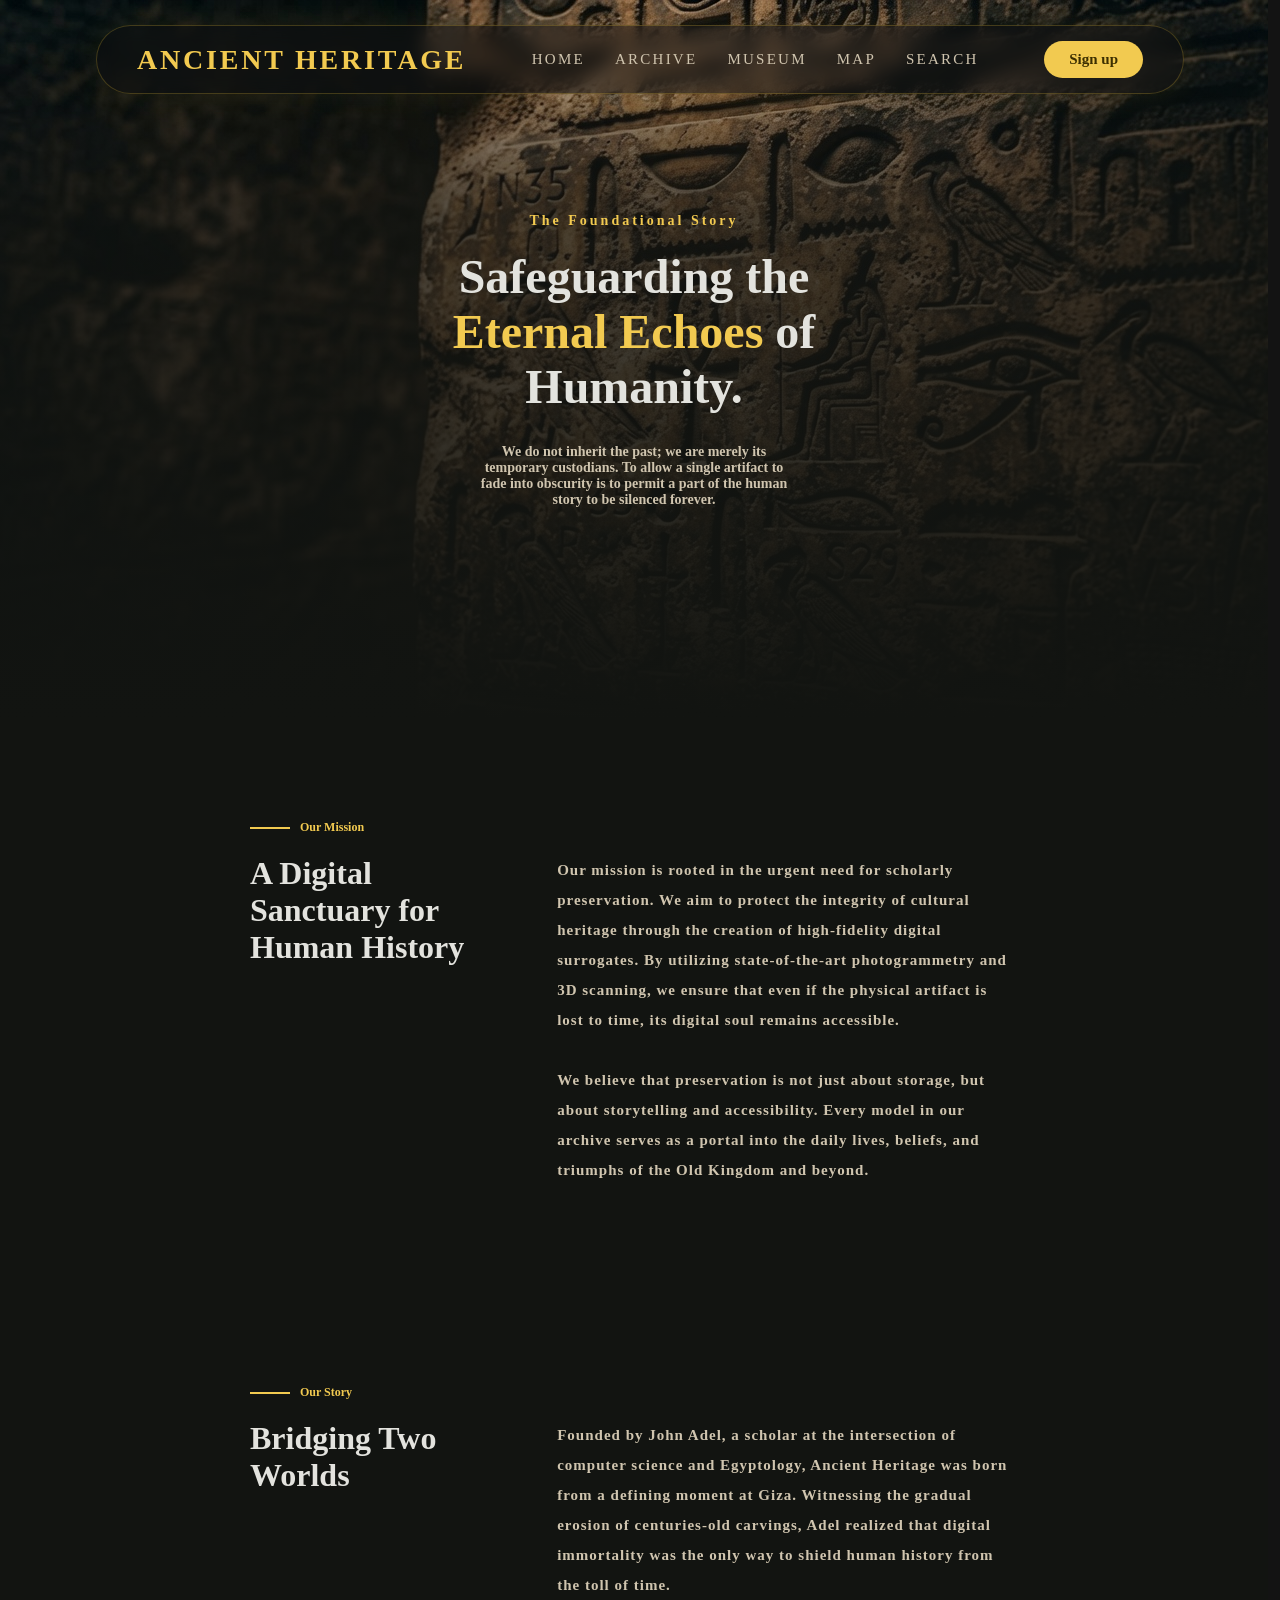
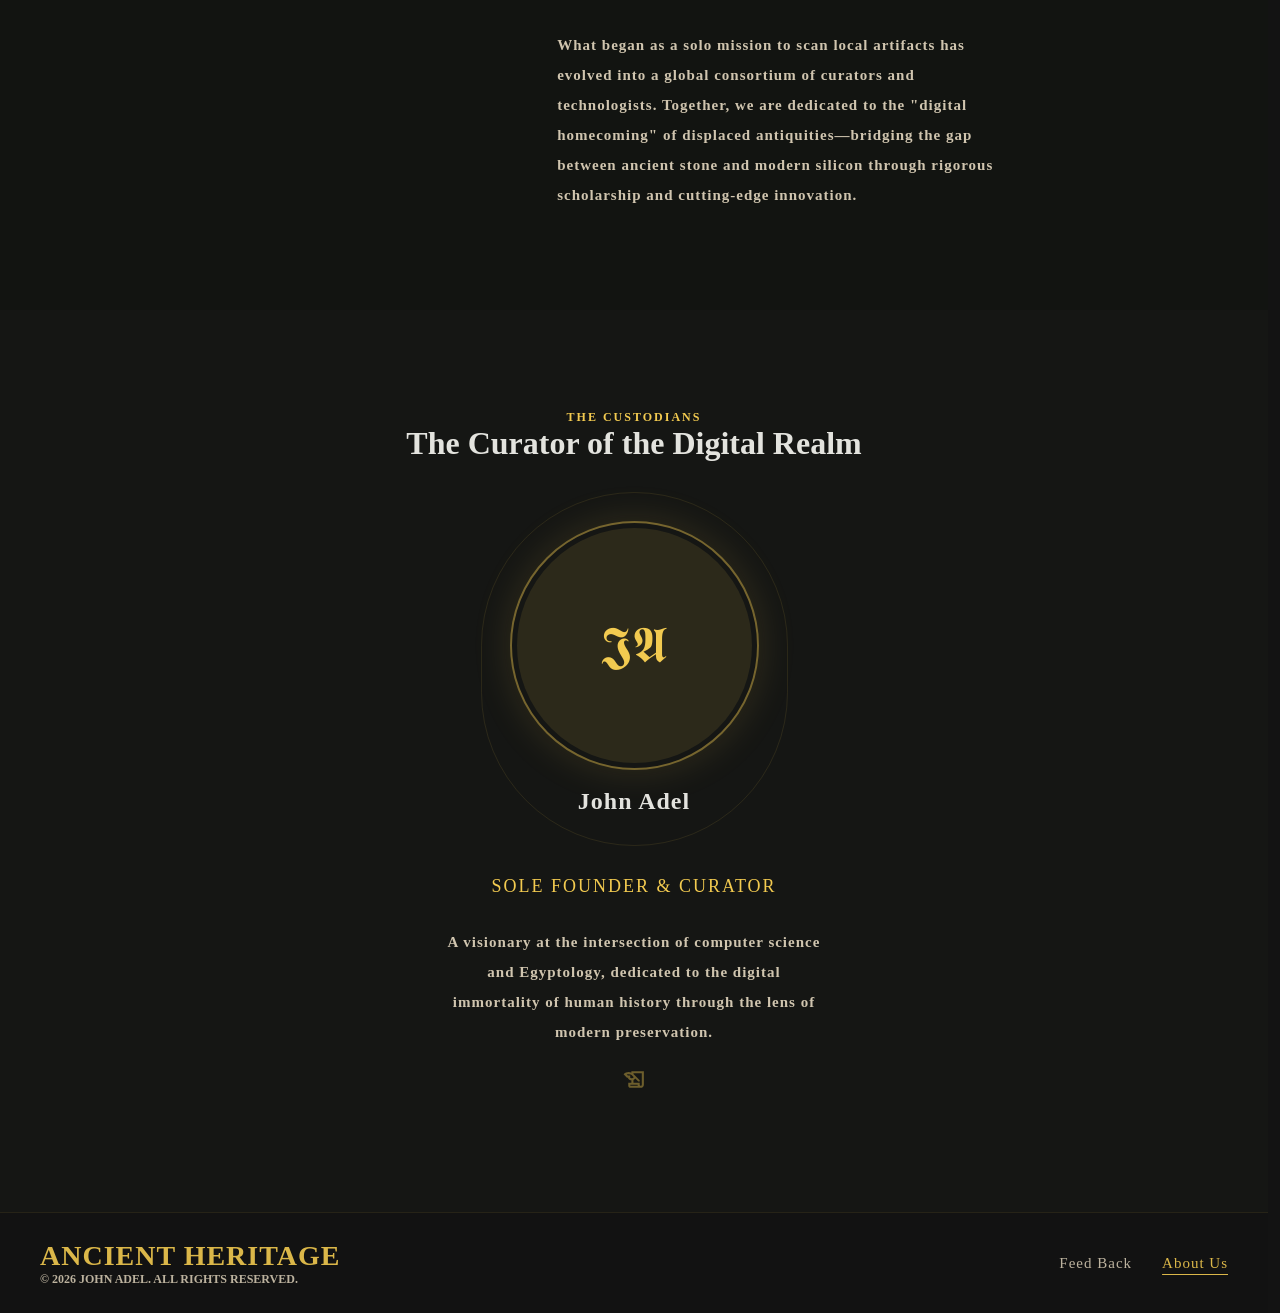
==== commit 726a28fe: ".." ====
--- a/pages/about.html
+++ b/pages/about.html
@@ -33,6 +33,9 @@
     </div>
 
     <main>
+        <div id="preloader">
+            <span class="loader"></span>
+        </div>
         <section id="top">
             <span>The Foundational Story</span>
             <h1>
--- a/css/main.css
+++ b/css/main.css
@@ -60,6 +60,67 @@
 
 ::-webkit-scrollbar-thumb:hover {
     background: #FFC453;
+}
+
+html.no-scroll {
+    overflow: hidden;
+}
+
+#preloader {
+    position: fixed;
+    top: 0;
+    left: 0;
+    width: 100%;
+    height: 100%;
+    background-color: #131313;
+    display: flex;
+    justify-content: center;
+    align-items: center;
+    z-index: 9;
+    transition: opacity 0.5s ease, visibility 0.5s ease;
+    overflow: hidden;
+
+    .loader {
+        --color-1: #f2ca50;
+        --size: 1px;
+
+        width: calc(48 * var(--size));
+        height: calc(48 * var(--size));
+        border-radius: 50%;
+        display: inline-block;
+        border-top: calc(3 * var(--size)) solid var(--color-1);
+        border-right: calc(3 * var(--size)) solid transparent;
+        box-sizing: border-box;
+        animation: rotation 1s linear infinite;
+    }
+
+
+}
+
+@keyframes rotation {
+    0% {
+        transform: rotate(0deg);
+    }
+
+    100% {
+        transform: rotate(360deg);
+    }
+}
+
+#preloader::before {
+    content: '';
+    position: fixed;
+    top: 50%;
+    left: 50%;
+    transform: translate(-50%, -50%);
+    width: 40vmin;
+    height: 40vmin;
+    background-color: #e9c17633;
+    border-radius: 50%;
+    opacity: 0.1;
+    box-shadow: 0 0 100px 200px #e9c17633;
+    pointer-events: none;
+    z-index: -1;
 }
 
 main {
@@ -129,6 +190,9 @@
 }
 
 #nav-text {
+    display: flex;
+    align-items: center;
+    justify-content: center;
     font-family: 'Playfair Display';
     font-style: normal;
     font-size: 28px;
@@ -299,42 +363,46 @@
         justify-content: center;
         align-items: center;
         border-radius: 20px;
-        gap: 15px;
+        gap: 15px 0;
         position: relative;
     }
 
     #nav-text {
-        width: auto;
+        width: 100%;
         text-align: left;
         font-size: 16px;
         letter-spacing: 0.08em;
-    }
-
+        order: 1;
+    }
+    
     #nav-links {
         width: 100%;
         justify-content: center;
         flex-wrap: wrap;
         gap: 10px 16px;
         padding: 10px 0;
-
+        order: 3;
+        
         a {
             font-size: 11px;
             letter-spacing: 0.08em;
         }
     }
-
+    
     #sign {
-        position: absolute;
         top: 12px;
+        margin-top: -50px;
         right: 15px;
         width: auto;
         justify-content: flex-end;
         display: flex;
         gap: 10px;
+        margin-left: auto;
+        order: 2;
 
         #sign-btn {
             font-size: 10px;
-            padding: 5px 12px;
+            padding: 5px 7px;
             border-radius: 20px;
         }
 
@@ -346,9 +414,7 @@
     main {
         margin-top: 175px;
     }
-}
-
-@media (max-width: 768px) {
+
     #footer {
         flex-direction: column;
         gap: 20px;
